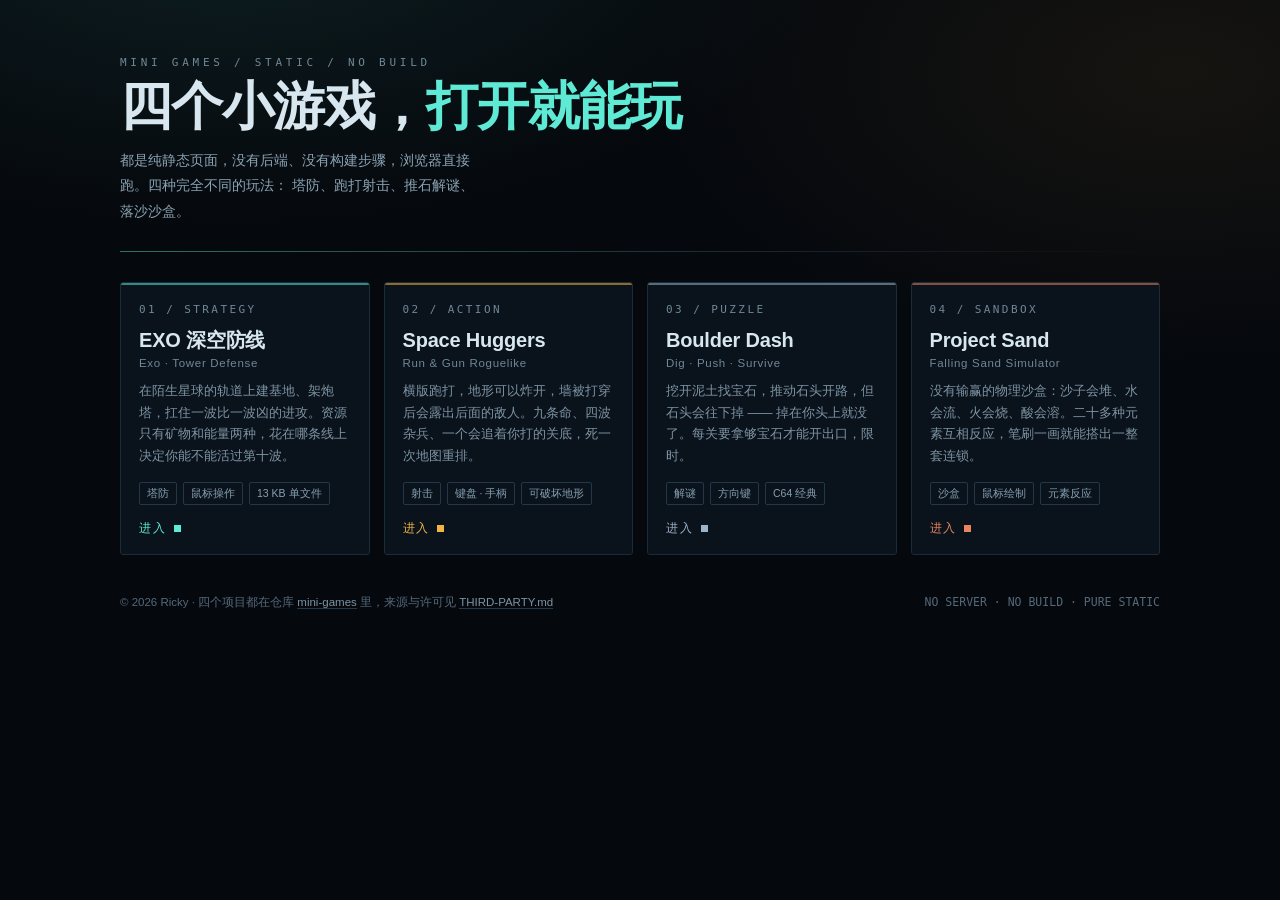
==== index.html @ ae32bcd7 "初始化：四个能直接打开玩的小游戏 - tower-defense：EXO 深空防线（太空塔防，单文件 13KB + 可读源码） - space-huggers：横版跑打，地形可破坏 - boulder" ====
<!DOCTYPE html>
<html lang="zh-CN">
<head>
<meta charset="utf-8">
<meta name="viewport" content="width=device-width, initial-scale=1">
<title>Mini Games · Ricky</title>
<meta name="author" content="Ricky">
<meta name="description" content="四个能直接在浏览器里玩的小游戏：太空塔防、跑打射击、推石解谜、落沙沙盒。">
<style>
  :root {
    --bg: #05080d;
    --panel: #0a121b;
    --line: #1b2c3a;
    --line-hi: #2f6f6a;
    --text: #d8e6ef;
    --dim: #6f8899;
    --accent: #5eead4;
    --accent-2: #f2b544;
  }
  * { box-sizing: border-box; }
  html, body { margin: 0; padding: 0; }
  body {
    min-height: 100vh;
    background:
      radial-gradient(900px 460px at 18% -10%, rgba(94, 234, 212, .10), transparent 70%),
      radial-gradient(760px 420px at 92% 8%, rgba(242, 181, 68, .07), transparent 70%),
      var(--bg);
    color: var(--text);
    font-family: "Sora", -apple-system, "Segoe UI", "PingFang SC", "Microsoft YaHei", sans-serif;
    display: flex;
    flex-direction: column;
    align-items: center;
    padding: 56px 20px 64px;
  }
  .mono { font-family: ui-monospace, "SF Mono", "Cascadia Code", Consolas, monospace; }

  header { width: 100%; max-width: 1040px; }
  .eyebrow {
    font-size: 11px; letter-spacing: .34em; text-transform: uppercase;
    color: var(--dim);
  }
  h1 {
    margin: 10px 0 0;
    font-size: clamp(30px, 6vw, 52px);
    line-height: 1.05;
    letter-spacing: -0.02em;
    font-weight: 700;
  }
  h1 em { font-style: normal; color: var(--accent); }
  .sub {
    margin: 14px 0 0;
    max-width: 46ch;
    font-size: 14px; line-height: 1.85; color: #8ba3b3;
  }
  .rule {
    margin: 26px 0 0; height: 1px; width: 100%;
    background: linear-gradient(90deg, var(--line-hi), var(--line) 55%, transparent);
  }

  main {
    width: 100%; max-width: 1040px;
    margin-top: 30px;
    display: grid; gap: 14px;
    grid-template-columns: repeat(auto-fit, minmax(248px, 1fr));
  }
  a.card {
    position: relative;
    display: flex; flex-direction: column;
    padding: 20px 18px 18px;
    background: var(--panel);
    border: 1px solid var(--line);
    border-radius: 3px;
    text-decoration: none; color: inherit;
    transition: border-color .18s, transform .18s, background .18s;
    overflow: hidden;
  }
  a.card::before {
    content: ""; position: absolute; inset: 0 0 auto; height: 2px;
    background: var(--tone, var(--accent));
    opacity: .55; transition: opacity .18s;
  }
  a.card:hover, a.card:focus-visible {
    border-color: var(--tone, var(--accent));
    background: #0c1620;
    transform: translateY(-2px);
    outline: none;
  }
  a.card:hover::before, a.card:focus-visible::before { opacity: 1; }

  .no { font-size: 11px; letter-spacing: .22em; color: var(--dim); }
  .name {
    margin: 12px 0 0; font-size: 20px; line-height: 1.25; font-weight: 600;
    letter-spacing: -0.01em;
  }
  .name small { display: block; margin-top: 3px; font-size: 11.5px; font-weight: 400; color: var(--dim); letter-spacing: .06em; }
  .desc {
    margin: 10px 0 0; flex: 1;
    font-size: 12.5px; line-height: 1.75; color: #7e94a4;
  }
  .tags { margin: 14px 0 0; display: flex; flex-wrap: wrap; gap: 6px; }
  .tags span {
    font-size: 10.5px; line-height: 1; padding: 5px 7px;
    border: 1px solid #22374a; border-radius: 2px; color: #86a0b2;
  }
  .go {
    margin: 16px 0 0; display: flex; align-items: center; gap: 7px;
    font-size: 11.5px; letter-spacing: .16em; text-transform: uppercase;
    color: var(--tone, var(--accent));
  }
  .go i {
    display: inline-block; width: 7px; height: 7px;
    background: currentColor;
    transition: transform .18s;
  }
  a.card:hover .go i { transform: translateX(4px); }

  footer {
    width: 100%; max-width: 1040px; margin-top: 40px;
    display: flex; flex-wrap: wrap; gap: 14px; align-items: baseline;
    justify-content: space-between;
    font-size: 11.5px; color: #55697a;
  }
  footer a { color: #7e94a4; text-decoration: none; border-bottom: 1px solid #23384a; }
  footer a:hover { color: var(--accent); border-color: var(--accent); }
</style>
</head>
<body>

<header>
  <div class="eyebrow mono">Mini Games / Static / No Build</div>
  <h1>四个小游戏，<em>打开就能玩</em></h1>
  <p class="sub">
    都是纯静态页面，没有后端、没有构建步骤，浏览器直接跑。四种完全不同的玩法：
    塔防、跑打射击、推石解谜、落沙沙盒。
  </p>
  <div class="rule"></div>
</header>

<main>
  <a class="card" href="tower-defense/game.html" style="--tone:#5eead4">
    <div class="no mono">01 / STRATEGY</div>
    <h2 class="name">EXO 深空防线<small>Exo · Tower Defense</small></h2>
    <p class="desc">在陌生星球的轨道上建基地、架炮塔，扛住一波比一波凶的进攻。资源只有矿物和能量两种，花在哪条线上决定你能不能活过第十波。</p>
    <div class="tags"><span>塔防</span><span>鼠标操作</span><span>13 KB 单文件</span></div>
    <div class="go mono">进入 <i></i></div>
  </a>

  <a class="card" href="space-huggers/index.html" style="--tone:#f2b544">
    <div class="no mono">02 / ACTION</div>
    <h2 class="name">Space Huggers<small>Run &amp; Gun Roguelike</small></h2>
    <p class="desc">横版跑打，地形可以炸开，墙被打穿后会露出后面的敌人。九条命、四波杂兵、一个会追着你打的关底，死一次地图重排。</p>
    <div class="tags"><span>射击</span><span>键盘 · 手柄</span><span>可破坏地形</span></div>
    <div class="go mono">进入 <i></i></div>
  </a>

  <a class="card" href="boulder-dash/index.html" style="--tone:#9db4c8">
    <div class="no mono">03 / PUZZLE</div>
    <h2 class="name">Boulder Dash<small>Dig · Push · Survive</small></h2>
    <p class="desc">挖开泥土找宝石，推动石头开路，但石头会往下掉 —— 掉在你头上就没了。每关要拿够宝石才能开出口，限时。</p>
    <div class="tags"><span>解谜</span><span>方向键</span><span>C64 经典</span></div>
    <div class="go mono">进入 <i></i></div>
  </a>

  <a class="card" href="project-sand/index.html" style="--tone:#e8845f">
    <div class="no mono">04 / SANDBOX</div>
    <h2 class="name">Project Sand<small>Falling Sand Simulator</small></h2>
    <p class="desc">没有输赢的物理沙盒：沙子会堆、水会流、火会烧、酸会溶。二十多种元素互相反应，笔刷一画就能搭出一整套连锁。</p>
    <div class="tags"><span>沙盒</span><span>鼠标绘制</span><span>元素反应</span></div>
    <div class="go mono">进入 <i></i></div>
  </a>
</main>

<footer>
  <div>© 2026 Ricky · 四个项目都在仓库 <a href="https://github.com/blue-riband-x/mini-games" target="_blank" rel="noreferrer">mini-games</a> 里，来源与许可见 <a href="THIRD-PARTY.md">THIRD-PARTY.md</a></div>
  <div class="mono">NO SERVER · NO BUILD · PURE STATIC</div>
</footer>

</body>
</html>
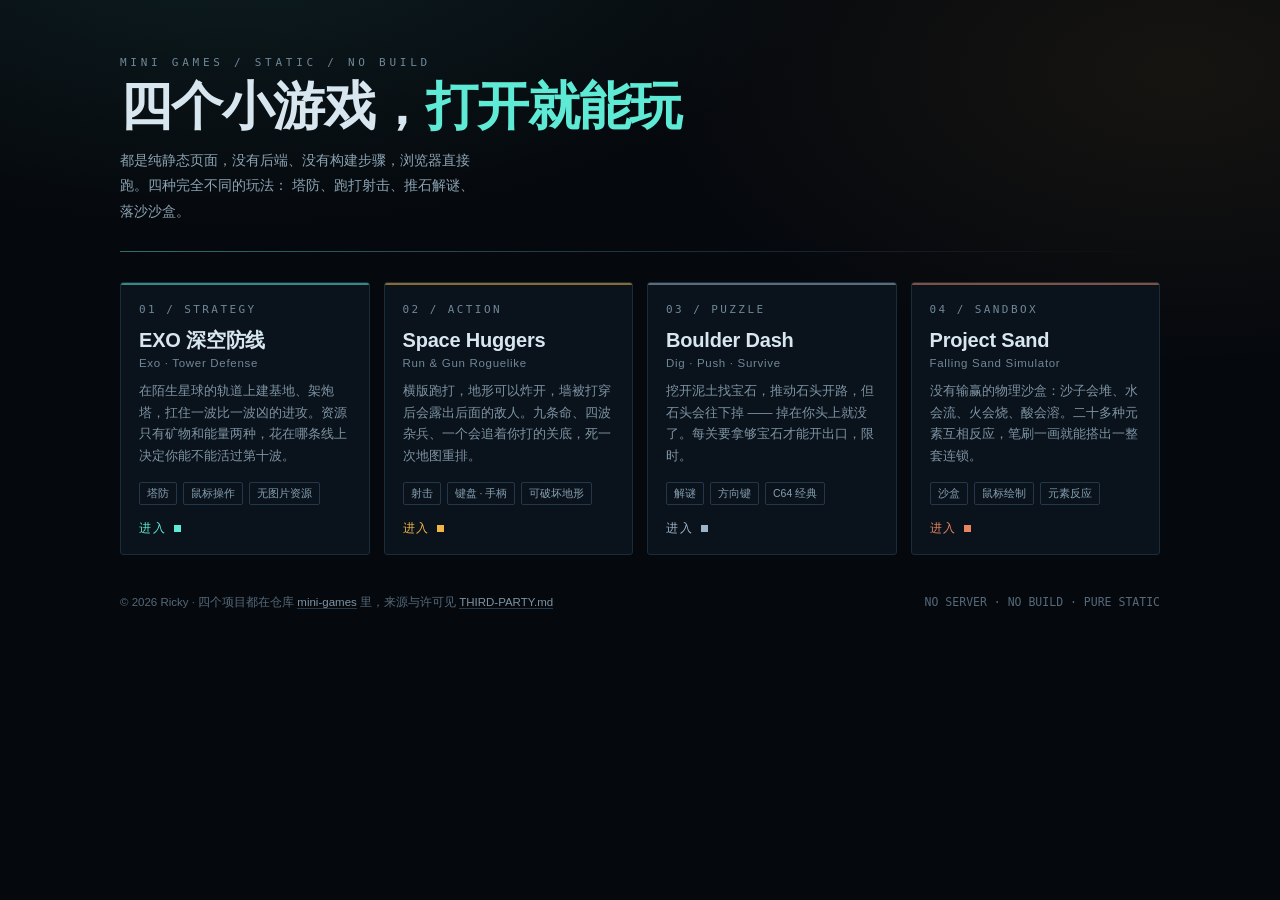
==== commit 227f5b13: "文案：入口页与来源说明同步「源码直出」的实际情况" ====
--- a/index.html
+++ b/index.html
@@ -137,11 +137,11 @@
 </header>
 
 <main>
-  <a class="card" href="tower-defense/game.html" style="--tone:#5eead4">
+  <a class="card" href="tower-defense/" style="--tone:#5eead4">
     <div class="no mono">01 / STRATEGY</div>
     <h2 class="name">EXO 深空防线<small>Exo · Tower Defense</small></h2>
     <p class="desc">在陌生星球的轨道上建基地、架炮塔，扛住一波比一波凶的进攻。资源只有矿物和能量两种，花在哪条线上决定你能不能活过第十波。</p>
-    <div class="tags"><span>塔防</span><span>鼠标操作</span><span>13 KB 单文件</span></div>
+    <div class="tags"><span>塔防</span><span>鼠标操作</span><span>无图片资源</span></div>
     <div class="go mono">进入 <i></i></div>
   </a>
 
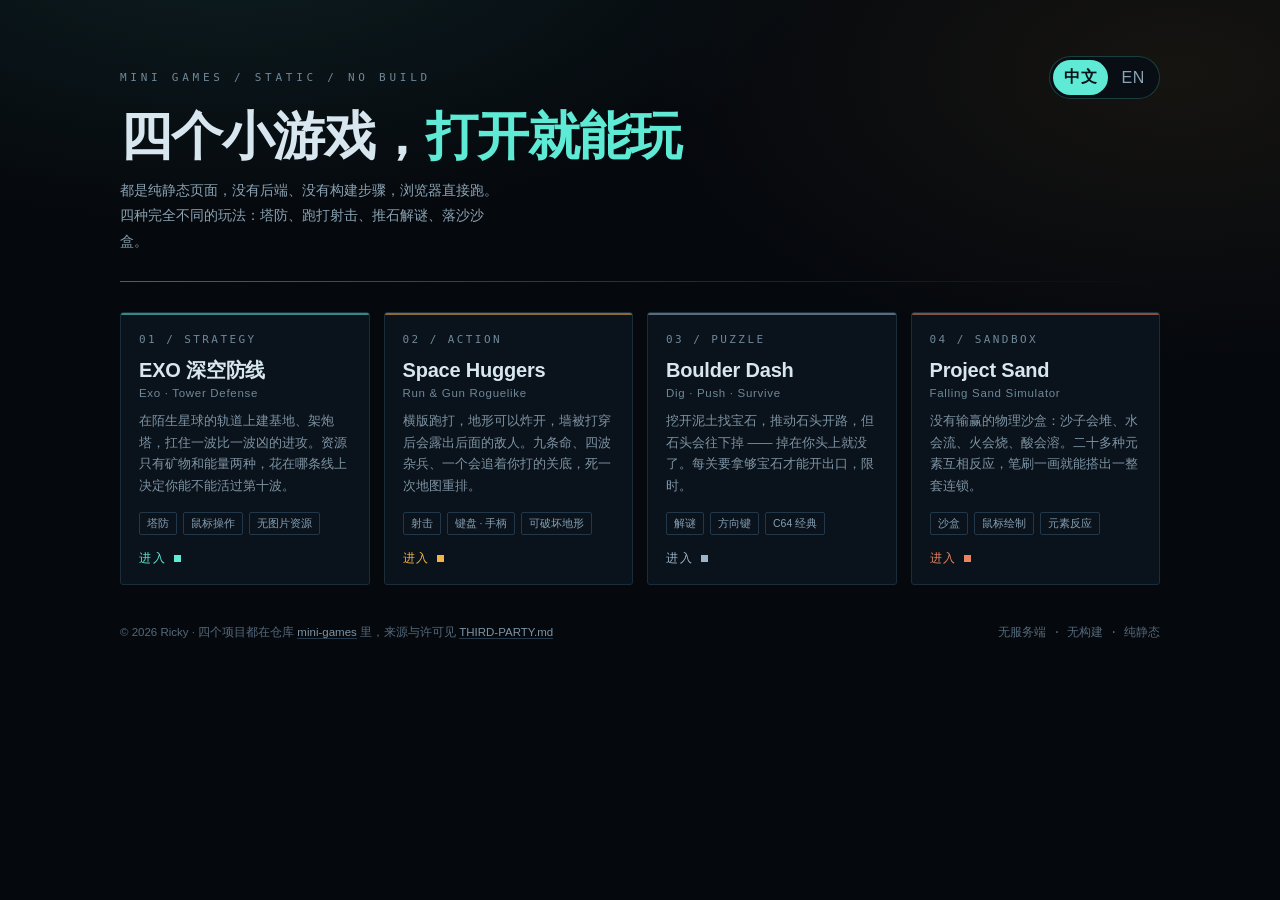
==== commit 623c04b4: "四个游戏接入中英切换与中文操作说明；Project Sand 界面重做，Boulder Dash 改深色流式布局" ====
--- a/index.html
+++ b/index.html
@@ -6,6 +6,8 @@
 <title>Mini Games · Ricky</title>
 <meta name="author" content="Ricky">
 <meta name="description" content="四个能直接在浏览器里玩的小游戏：太空塔防、跑打射击、推石解谜、落沙沙盒。">
+<link rel="icon" href="data:image/svg+xml,%3Csvg xmlns='http://www.w3.org/2000/svg' viewBox='0 0 32 32'%3E%3Crect width='32' height='32' rx='7' fill='%2305080d'/%3E%3Crect x='6' y='6' width='8' height='8' fill='%235eead4'/%3E%3Crect x='18' y='6' width='8' height='8' fill='%23f2b544'/%3E%3Crect x='6' y='18' width='8' height='8' fill='%239db4c8'/%3E%3Crect x='18' y='18' width='8' height='8' fill='%23e8845f'/%3E%3C/svg%3E">
+<link rel="stylesheet" href="shared/mg.css"><script src="shared/mg.js"></script>
 <style>
   :root {
     --bg: #05080d;
@@ -35,6 +37,9 @@
   .mono { font-family: ui-monospace, "SF Mono", "Cascadia Code", Consolas, monospace; }
 
   header { width: 100%; max-width: 1040px; }
+  .topbar {
+    display: flex; align-items: center; justify-content: space-between; gap: 16px;
+  }
   .eyebrow {
     font-size: 11px; letter-spacing: .34em; text-transform: uppercase;
     color: var(--dim);
@@ -49,7 +54,7 @@
   h1 em { font-style: normal; color: var(--accent); }
   .sub {
     margin: 14px 0 0;
-    max-width: 46ch;
+    max-width: 50ch;
     font-size: 14px; line-height: 1.85; color: #8ba3b3;
   }
   .rule {
@@ -122,58 +127,92 @@
   }
   footer a { color: #7e94a4; text-decoration: none; border-bottom: 1px solid #23384a; }
   footer a:hover { color: var(--accent); border-color: var(--accent); }
+
+  @media (max-width: 560px) {
+    body { padding: 40px 16px 48px; }
+    .topbar { flex-direction: column; align-items: flex-start; gap: 12px; }
+  }
 </style>
 </head>
 <body>
 
 <header>
-  <div class="eyebrow mono">Mini Games / Static / No Build</div>
-  <h1>四个小游戏，<em>打开就能玩</em></h1>
-  <p class="sub">
-    都是纯静态页面，没有后端、没有构建步骤，浏览器直接跑。四种完全不同的玩法：
-    塔防、跑打射击、推石解谜、落沙沙盒。
-  </p>
+  <div class="topbar">
+    <div class="eyebrow mono">Mini Games / Static / No Build</div>
+    <div id="mgLangSlot"></div>
+  </div>
+  <h1><span data-t-zh="四个小游戏，" data-t-en="Four small games, "></span><em data-t-zh="打开就能玩" data-t-en="ready to play"></em></h1>
+  <p class="sub" data-t-zh="都是纯静态页面，没有后端、没有构建步骤，浏览器直接跑。四种完全不同的玩法：塔防、跑打射击、推石解谜、落沙沙盒。"
+     data-t-en="Plain static pages — no backend, no build step, straight into the browser. Four completely different genres: tower defense, run &amp; gun, boulder puzzling, falling-sand sandbox."></p>
   <div class="rule"></div>
 </header>
 
 <main>
   <a class="card" href="tower-defense/" style="--tone:#5eead4">
     <div class="no mono">01 / STRATEGY</div>
-    <h2 class="name">EXO 深空防线<small>Exo · Tower Defense</small></h2>
-    <p class="desc">在陌生星球的轨道上建基地、架炮塔，扛住一波比一波凶的进攻。资源只有矿物和能量两种，花在哪条线上决定你能不能活过第十波。</p>
-    <div class="tags"><span>塔防</span><span>鼠标操作</span><span>无图片资源</span></div>
-    <div class="go mono">进入 <i></i></div>
+    <h2 class="name"><span data-t-zh="EXO 深空防线" data-t-en="EXO"></span><small>Exo · Tower Defense</small></h2>
+    <p class="desc" data-t-zh="在陌生星球的轨道上建基地、架炮塔，扛住一波比一波凶的进攻。资源只有矿物和能量两种，花在哪条线上决定你能不能活过第十波。"
+       data-t-en="Build stations and turrets in orbit of an unknown world, and hold out against wave after wave. Only two resources — minerals and energy; where you spend them decides whether you live past wave ten."></p>
+    <div class="tags">
+      <span data-t-zh="塔防" data-t-en="Tower defense"></span>
+      <span data-t-zh="鼠标操作" data-t-en="Mouse"></span>
+      <span data-t-zh="无图片资源" data-t-en="No sprite assets"></span>
+    </div>
+    <div class="go mono"><span data-t-zh="进入" data-t-en="Enter"></span> <i></i></div>
   </a>
 
   <a class="card" href="space-huggers/index.html" style="--tone:#f2b544">
     <div class="no mono">02 / ACTION</div>
     <h2 class="name">Space Huggers<small>Run &amp; Gun Roguelike</small></h2>
-    <p class="desc">横版跑打，地形可以炸开，墙被打穿后会露出后面的敌人。九条命、四波杂兵、一个会追着你打的关底，死一次地图重排。</p>
-    <div class="tags"><span>射击</span><span>键盘 · 手柄</span><span>可破坏地形</span></div>
-    <div class="go mono">进入 <i></i></div>
+    <p class="desc" data-t-zh="横版跑打，地形可以炸开，墙被打穿后会露出后面的敌人。九条命、四波杂兵、一个会追着你打的关底，死一次地图重排。"
+       data-t-en="Side-scrolling run &amp; gun with destructible terrain — blast a wall and whatever hid behind it comes out. Nine lives, four waves of grunts, one boss that hunts you down; die and the map reshuffles."></p>
+    <div class="tags">
+      <span data-t-zh="射击" data-t-en="Shooter"></span>
+      <span data-t-zh="键盘 · 手柄" data-t-en="Keys · Gamepad"></span>
+      <span data-t-zh="可破坏地形" data-t-en="Destructible terrain"></span>
+    </div>
+    <div class="go mono"><span data-t-zh="进入" data-t-en="Enter"></span> <i></i></div>
   </a>
 
   <a class="card" href="boulder-dash/index.html" style="--tone:#9db4c8">
     <div class="no mono">03 / PUZZLE</div>
     <h2 class="name">Boulder Dash<small>Dig · Push · Survive</small></h2>
-    <p class="desc">挖开泥土找宝石，推动石头开路，但石头会往下掉 —— 掉在你头上就没了。每关要拿够宝石才能开出口，限时。</p>
-    <div class="tags"><span>解谜</span><span>方向键</span><span>C64 经典</span></div>
-    <div class="go mono">进入 <i></i></div>
+    <p class="desc" data-t-zh="挖开泥土找宝石，推动石头开路，但石头会往下掉 —— 掉在你头上就没了。每关要拿够宝石才能开出口，限时。"
+       data-t-en="Dig through dirt for diamonds, shove boulders aside — but boulders fall, and one landing on your head is fatal. Every cave needs a minimum diamond count before the exit opens, against the clock."></p>
+    <div class="tags">
+      <span data-t-zh="解谜" data-t-en="Puzzle"></span>
+      <span data-t-zh="方向键" data-t-en="Arrow keys"></span>
+      <span data-t-zh="C64 经典" data-t-en="C64 classic"></span>
+    </div>
+    <div class="go mono"><span data-t-zh="进入" data-t-en="Enter"></span> <i></i></div>
   </a>
 
   <a class="card" href="project-sand/index.html" style="--tone:#e8845f">
     <div class="no mono">04 / SANDBOX</div>
     <h2 class="name">Project Sand<small>Falling Sand Simulator</small></h2>
-    <p class="desc">没有输赢的物理沙盒：沙子会堆、水会流、火会烧、酸会溶。二十多种元素互相反应，笔刷一画就能搭出一整套连锁。</p>
-    <div class="tags"><span>沙盒</span><span>鼠标绘制</span><span>元素反应</span></div>
-    <div class="go mono">进入 <i></i></div>
+    <p class="desc" data-t-zh="没有输赢的物理沙盒：沙子会堆、水会流、火会烧、酸会溶。二十多种元素互相反应，笔刷一画就能搭出一整套连锁。"
+       data-t-en="A sandbox with no win state: sand piles up, water flows, fire burns, acid dissolves. Twenty-plus elements react to one another — one brush stroke can set off a whole chain."></p>
+    <div class="tags">
+      <span data-t-zh="沙盒" data-t-en="Sandbox"></span>
+      <span data-t-zh="鼠标绘制" data-t-en="Mouse drawing"></span>
+      <span data-t-zh="元素反应" data-t-en="Element reactions"></span>
+    </div>
+    <div class="go mono"><span data-t-zh="进入" data-t-en="Enter"></span> <i></i></div>
   </a>
 </main>
 
 <footer>
-  <div>© 2026 Ricky · 四个项目都在仓库 <a href="https://github.com/blue-riband-x/mini-games" target="_blank" rel="noreferrer">mini-games</a> 里，来源与许可见 <a href="THIRD-PARTY.md">THIRD-PARTY.md</a></div>
-  <div class="mono">NO SERVER · NO BUILD · PURE STATIC</div>
+  <div>
+    <span data-t-zh="© 2026 Ricky · 四个项目都在仓库" data-t-en="© 2026 Ricky · All four live in the"></span>
+    <a href="https://github.com/blue-riband-x/mini-games" target="_blank" rel="noreferrer">mini-games</a>
+    <span data-t-zh="里，来源与许可见" data-t-en="repo; sources and licences in"></span>
+    <a href="THIRD-PARTY.md">THIRD-PARTY.md</a>
+  </div>
+  <div class="mono" data-t-zh="无服务端 · 无构建 · 纯静态" data-t-en="NO SERVER · NO BUILD · PURE STATIC"></div>
 </footer>
 
+<script>
+  MG.init({ id: "hub", dock: false, mount: "#mgLangSlot", autoHelp: false });
+</script>
 </body>
 </html>
--- a/shared/mg.css
+++ b/shared/mg.css
@@ -0,0 +1,279 @@
+/* =========================================================================
+   mini-games shared UI: 中 / EN switch + “怎么玩” help panel
+   Used by the hub page and all four games. No dependencies.
+   ========================================================================= */
+
+.mg-dock {
+  position: fixed;
+  right: 14px;
+  bottom: 14px;
+  z-index: 2147483000;
+  display: flex;
+  align-items: center;
+  gap: 8px;
+  font-family: "Sora", -apple-system, "Segoe UI", "PingFang SC", "Microsoft YaHei", sans-serif;
+  font-size: 12px;
+  line-height: 1;
+  -webkit-font-smoothing: antialiased;
+}
+
+.mg-lang {
+  display: inline-flex;
+  padding: 3px;
+  gap: 2px;
+  border-radius: 999px;
+  background: rgba(8, 15, 22, 0.86);
+  border: 1px solid rgba(94, 234, 212, 0.22);
+  box-shadow: 0 8px 22px rgba(0, 0, 0, 0.45);
+  -webkit-backdrop-filter: blur(10px);
+  backdrop-filter: blur(10px);
+}
+
+.mg-lang button {
+  appearance: none;
+  -webkit-appearance: none;
+  border: 0;
+  cursor: pointer;
+  padding: 7px 11px;
+  border-radius: 999px;
+  background: transparent;
+  color: #8ba3b3;
+  font: inherit;
+  letter-spacing: 0.04em;
+  transition: background .16s, color .16s;
+}
+
+.mg-lang button:hover { color: #d8e6ef; background: rgba(94, 234, 212, 0.1); }
+
+.mg-lang button[aria-pressed="true"] {
+  background: #5eead4;
+  color: #04121a;
+  font-weight: 700;
+}
+
+.mg-help-btn {
+  appearance: none;
+  -webkit-appearance: none;
+  cursor: pointer;
+  width: 34px;
+  height: 34px;
+  border-radius: 999px;
+  border: 1px solid rgba(94, 234, 212, 0.35);
+  background: rgba(8, 15, 22, 0.86);
+  color: #5eead4;
+  font: 700 15px/1 ui-monospace, "SF Mono", Consolas, monospace;
+  box-shadow: 0 8px 22px rgba(0, 0, 0, 0.45);
+  -webkit-backdrop-filter: blur(10px);
+  backdrop-filter: blur(10px);
+  transition: background .16s, transform .16s;
+}
+
+.mg-help-btn:hover { background: rgba(94, 234, 212, 0.16); transform: translateY(-1px); }
+.mg-help-btn:active { transform: translateY(0); }
+
+/* Inline variant, used by the hub page header */
+.mg-lang.mg-lang-inline { box-shadow: none; }
+
+/* ---------------------------------------------------------------- modal -- */
+
+.mg-modal {
+  position: fixed;
+  inset: 0;
+  z-index: 2147483001;
+  display: flex;
+  align-items: center;
+  justify-content: center;
+  padding: 18px;
+  background: rgba(3, 7, 12, 0.74);
+  -webkit-backdrop-filter: blur(7px);
+  backdrop-filter: blur(7px);
+  font-family: "Sora", -apple-system, "Segoe UI", "PingFang SC", "Microsoft YaHei", sans-serif;
+  color: #d8e6ef;
+  animation: mg-fade .18s ease-out;
+}
+
+@keyframes mg-fade { from { opacity: 0 } to { opacity: 1 } }
+@keyframes mg-rise { from { opacity: 0; transform: translateY(10px) } to { opacity: 1; transform: none } }
+
+.mg-modal[hidden] { display: none; }
+
+.mg-card {
+  position: relative;
+  display: flex;
+  flex-direction: column;
+  width: 100%;
+  max-width: 580px;
+  max-height: min(84vh, 700px);
+  overflow: hidden;
+  padding: 0;
+  border-radius: 14px;
+  border: 1px solid #223a4c;
+  background:
+    radial-gradient(620px 220px at 12% -12%, rgba(94, 234, 212, 0.12), transparent 70%),
+    #0a121b;
+  box-shadow: 0 30px 70px rgba(0, 0, 0, 0.62);
+  animation: mg-rise .22s ease-out;
+}
+
+/* the only scrolling region: the footer below it never moves */
+.mg-body {
+  flex: 1 1 auto;
+  min-height: 0;
+  overflow-y: auto;
+  padding: 26px 26px 6px;
+  -webkit-overflow-scrolling: touch;
+}
+
+.mg-body::-webkit-scrollbar { width: 8px; }
+.mg-body::-webkit-scrollbar-thumb { background: #1e3346; border-radius: 8px; }
+
+.mg-eyebrow {
+  font: 500 10.5px/1 ui-monospace, "SF Mono", Consolas, monospace;
+  letter-spacing: 0.28em;
+  text-transform: uppercase;
+  color: #5eead4;
+  opacity: 0.8;
+}
+
+.mg-title {
+  margin: 10px 0 0;
+  font-size: 21px;
+  font-weight: 700;
+  letter-spacing: -0.01em;
+}
+
+.mg-lead {
+  margin: 12px 0 0;
+  font-size: 13.5px;
+  line-height: 1.85;
+  color: #9db3c3;
+}
+
+.mg-h3 {
+  margin: 22px 0 10px;
+  font: 600 11px/1 ui-monospace, "SF Mono", Consolas, monospace;
+  letter-spacing: 0.2em;
+  text-transform: uppercase;
+  color: #6f8899;
+  display: flex;
+  align-items: center;
+  gap: 10px;
+}
+
+.mg-h3::after {
+  content: "";
+  flex: 1;
+  height: 1px;
+  background: linear-gradient(90deg, #1e3346, transparent);
+}
+
+.mg-keys {
+  margin: 0;
+  display: grid;
+  grid-template-columns: minmax(96px, auto) 1fr;
+  gap: 8px 14px;
+  align-items: baseline;
+}
+
+.mg-keys dt { margin: 0; }
+.mg-keys dd { margin: 0; font-size: 13px; line-height: 1.7; color: #b7cbd9; }
+
+.mg-kbd {
+  display: inline-block;
+  padding: 3px 7px;
+  border-radius: 5px;
+  border: 1px solid #2b4459;
+  border-bottom-width: 2px;
+  background: #101d29;
+  color: #cfe3ef;
+  font: 500 11.5px/1.35 ui-monospace, "SF Mono", Consolas, monospace;
+  white-space: nowrap;
+}
+
+.mg-p {
+  margin: 0 0 10px;
+  font-size: 13px;
+  line-height: 1.85;
+  color: #b7cbd9;
+}
+
+.mg-p:last-child { margin-bottom: 0; }
+
+.mg-tips {
+  margin: 0;
+  padding: 0;
+  list-style: none;
+  display: grid;
+  gap: 8px;
+}
+
+.mg-tips li {
+  position: relative;
+  padding-left: 16px;
+  font-size: 13px;
+  line-height: 1.75;
+  color: #b7cbd9;
+}
+
+.mg-tips li::before {
+  content: "";
+  position: absolute;
+  left: 2px;
+  top: 9px;
+  width: 5px;
+  height: 5px;
+  background: #f2b544;
+  transform: rotate(45deg);
+  opacity: .85;
+}
+
+.mg-foot {
+  flex: 0 0 auto;
+  margin: 0;
+  padding: 14px 26px 18px;
+  border-top: 1px solid #1a2c3b;
+  background: #0b151f;
+  display: flex;
+  flex-wrap: wrap;
+  align-items: center;
+  gap: 12px;
+  justify-content: space-between;
+}
+
+.mg-back {
+  font-size: 11.5px;
+  letter-spacing: 0.06em;
+  color: #7e94a4;
+  text-decoration: none;
+  border-bottom: 1px solid #23384a;
+}
+
+.mg-back:hover { color: #5eead4; border-color: #5eead4; }
+
+.mg-go {
+  appearance: none;
+  -webkit-appearance: none;
+  cursor: pointer;
+  padding: 10px 20px;
+  border-radius: 7px;
+  border: 1px solid #5eead4;
+  background: #5eead4;
+  color: #04121a;
+  font: 700 12.5px/1 "Sora", -apple-system, "Segoe UI", sans-serif;
+  letter-spacing: 0.04em;
+  transition: filter .16s, transform .16s;
+}
+
+.mg-go:hover { filter: brightness(1.08); transform: translateY(-1px); }
+.mg-go:active { transform: translateY(0); }
+
+@media (max-width: 520px) {
+  .mg-dock { right: 10px; bottom: 10px; gap: 6px; }
+  .mg-lang button { padding: 7px 9px; }
+  .mg-card { border-radius: 12px; }
+  .mg-body { padding: 22px 18px 4px; }
+  .mg-foot { padding: 12px 18px 15px; }
+  .mg-title { font-size: 19px; }
+  .mg-keys { grid-template-columns: 1fr; gap: 6px; }
+  .mg-keys dd { padding-left: 2px; margin-bottom: 6px; }
+}
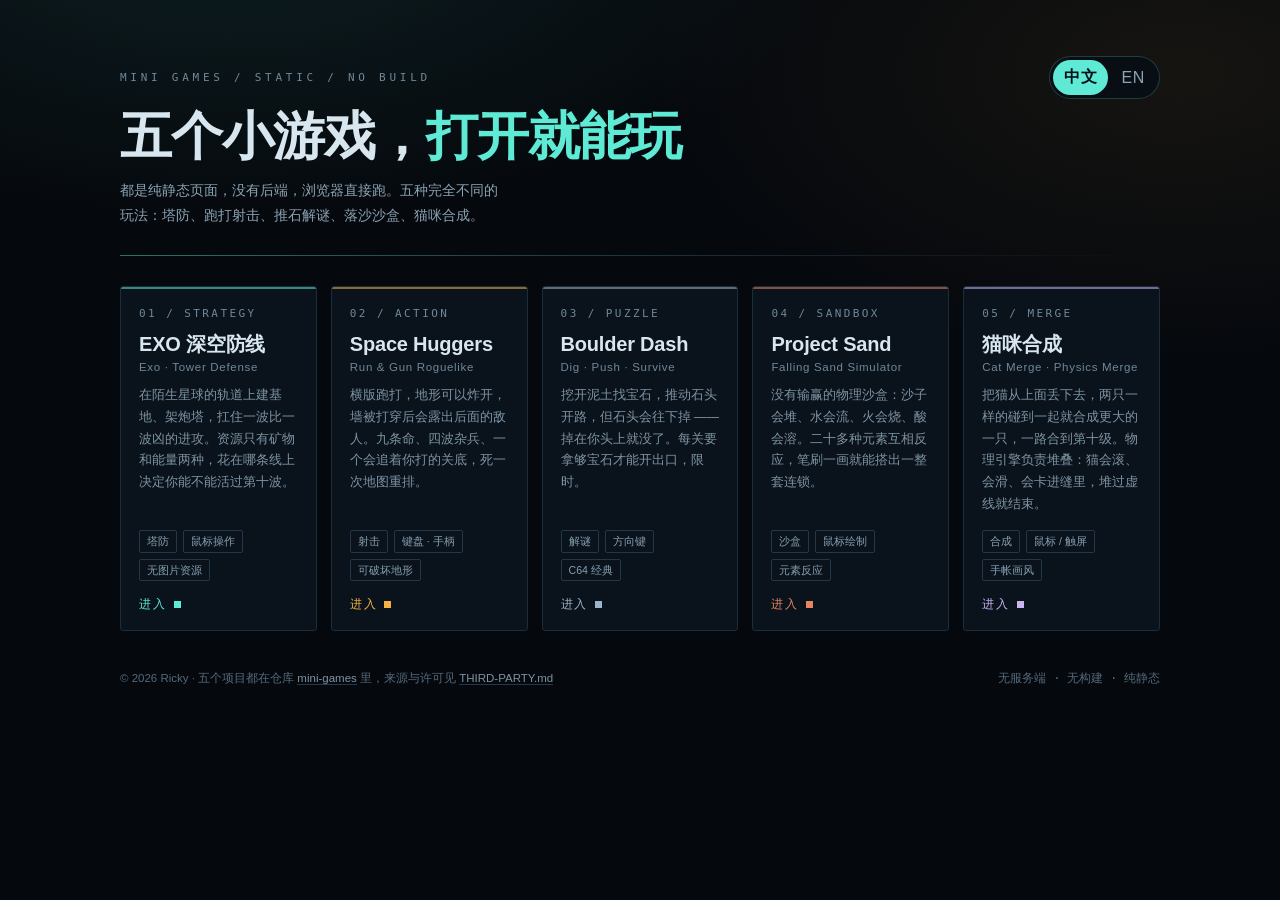
==== commit 3653e0b0: "新增第五个游戏：猫咪合成（Cat Merge），移植自 4urie/Cat-Merge-Game 并做中文化" ====
--- a/index.html
+++ b/index.html
@@ -5,7 +5,7 @@
 <meta name="viewport" content="width=device-width, initial-scale=1">
 <title>Mini Games · Ricky</title>
 <meta name="author" content="Ricky">
-<meta name="description" content="四个能直接在浏览器里玩的小游戏：太空塔防、跑打射击、推石解谜、落沙沙盒。">
+<meta name="description" content="五个能直接在浏览器里玩的小游戏：太空塔防、跑打射击、推石解谜、落沙沙盒、猫咪合成。">
 <link rel="icon" href="data:image/svg+xml,%3Csvg xmlns='http://www.w3.org/2000/svg' viewBox='0 0 32 32'%3E%3Crect width='32' height='32' rx='7' fill='%2305080d'/%3E%3Crect x='6' y='6' width='8' height='8' fill='%235eead4'/%3E%3Crect x='18' y='6' width='8' height='8' fill='%23f2b544'/%3E%3Crect x='6' y='18' width='8' height='8' fill='%239db4c8'/%3E%3Crect x='18' y='18' width='8' height='8' fill='%23e8845f'/%3E%3C/svg%3E">
 <link rel="stylesheet" href="shared/mg.css"><script src="shared/mg.js"></script>
 <style>
@@ -66,7 +66,7 @@
     width: 100%; max-width: 1040px;
     margin-top: 30px;
     display: grid; gap: 14px;
-    grid-template-columns: repeat(auto-fit, minmax(248px, 1fr));
+    grid-template-columns: repeat(auto-fit, minmax(186px, 1fr));
   }
   a.card {
     position: relative;
@@ -141,9 +141,9 @@
     <div class="eyebrow mono">Mini Games / Static / No Build</div>
     <div id="mgLangSlot"></div>
   </div>
-  <h1><span data-t-zh="四个小游戏，" data-t-en="Four small games, "></span><em data-t-zh="打开就能玩" data-t-en="ready to play"></em></h1>
-  <p class="sub" data-t-zh="都是纯静态页面，没有后端、没有构建步骤，浏览器直接跑。四种完全不同的玩法：塔防、跑打射击、推石解谜、落沙沙盒。"
-     data-t-en="Plain static pages — no backend, no build step, straight into the browser. Four completely different genres: tower defense, run &amp; gun, boulder puzzling, falling-sand sandbox."></p>
+  <h1><span data-t-zh="五个小游戏，" data-t-en="Five small games, "></span><em data-t-zh="打开就能玩" data-t-en="ready to play"></em></h1>
+  <p class="sub" data-t-zh="都是纯静态页面，没有后端，浏览器直接跑。五种完全不同的玩法：塔防、跑打射击、推石解谜、落沙沙盒、猫咪合成。"
+     data-t-en="Plain static pages, no backend — straight into the browser. Five completely different genres: tower defense, run &amp; gun, boulder puzzling, falling-sand sandbox, cat merging."></p>
   <div class="rule"></div>
 </header>
 
@@ -199,11 +199,24 @@
     </div>
     <div class="go mono"><span data-t-zh="进入" data-t-en="Enter"></span> <i></i></div>
   </a>
+
+  <a class="card" href="cat-merge/" style="--tone:#c9b3f5">
+    <div class="no mono">05 / MERGE</div>
+    <h2 class="name"><span data-t-zh="猫咪合成" data-t-en="Cat Merge"></span><small>Cat Merge · Physics Merge</small></h2>
+    <p class="desc" data-t-zh="把猫从上面丢下去，两只一样的碰到一起就合成更大的一只，一路合到第十级。物理引擎负责堆叠：猫会滚、会滑、会卡进缝里，堆过虚线就结束。"
+       data-t-en="Drop cats from above; two matching ones merge into a bigger cat, up to tier ten. A physics engine does the stacking — cats roll, slide and wedge into gaps, and the round ends if the pile crosses the line."></p>
+    <div class="tags">
+      <span data-t-zh="合成" data-t-en="Merge"></span>
+      <span data-t-zh="鼠标 / 触屏" data-t-en="Mouse / touch"></span>
+      <span data-t-zh="手帐画风" data-t-en="Notebook art"></span>
+    </div>
+    <div class="go mono"><span data-t-zh="进入" data-t-en="Enter"></span> <i></i></div>
+  </a>
 </main>
 
 <footer>
   <div>
-    <span data-t-zh="© 2026 Ricky · 四个项目都在仓库" data-t-en="© 2026 Ricky · All four live in the"></span>
+    <span data-t-zh="© 2026 Ricky · 五个项目都在仓库" data-t-en="© 2026 Ricky · All five live in the"></span>
     <a href="https://github.com/blue-riband-x/mini-games" target="_blank" rel="noreferrer">mini-games</a>
     <span data-t-zh="里，来源与许可见" data-t-en="repo; sources and licences in"></span>
     <a href="THIRD-PARTY.md">THIRD-PARTY.md</a>
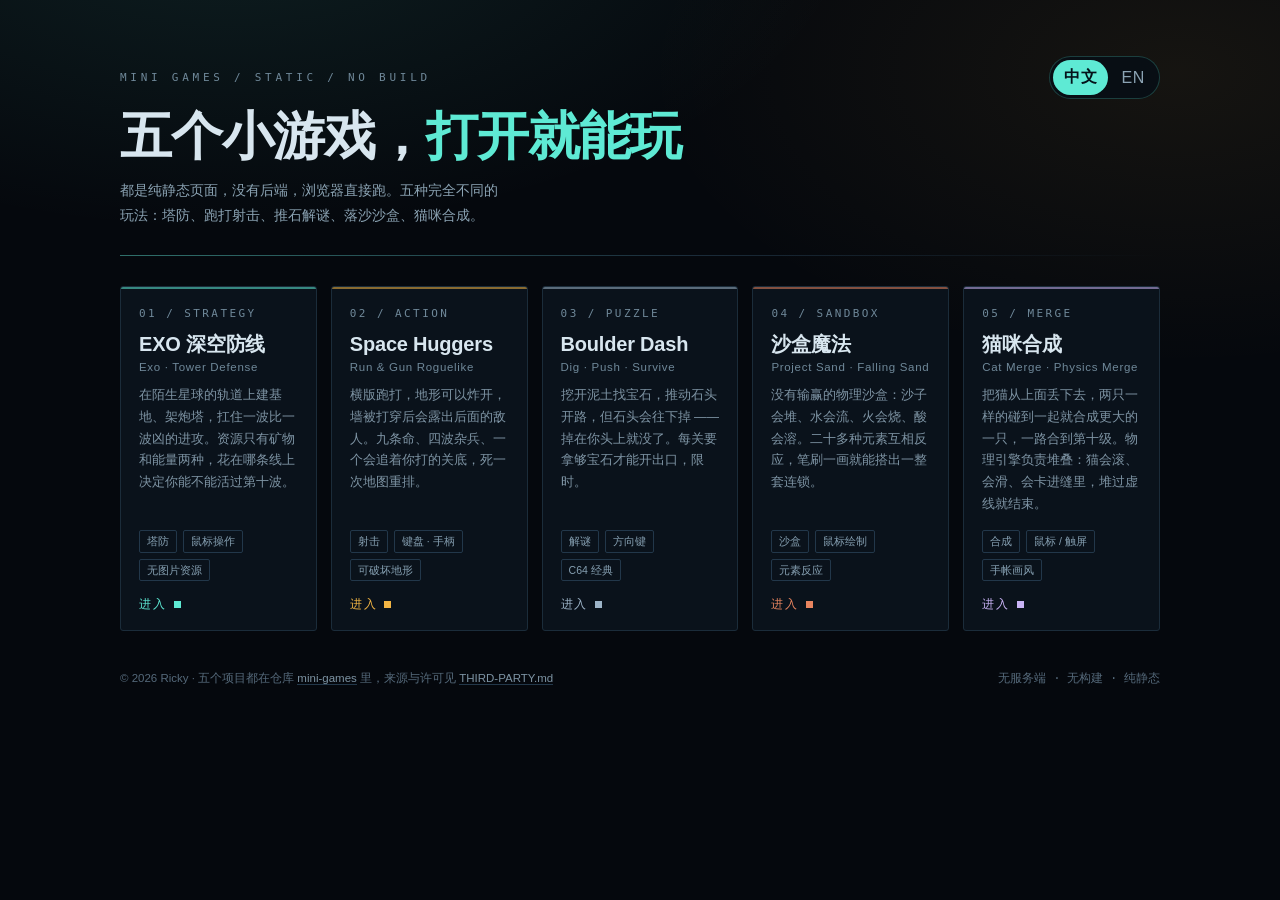
==== commit e9580209: "Project Sand 改名「沙盒魔法」，附英文名 Sandbox Magic" ====
--- a/index.html
+++ b/index.html
@@ -1,231 +1,231 @@
-<!DOCTYPE html>
-<html lang="zh-CN">
-<head>
-<meta charset="utf-8">
-<meta name="viewport" content="width=device-width, initial-scale=1">
-<title>Mini Games · Ricky</title>
-<meta name="author" content="Ricky">
-<meta name="description" content="五个能直接在浏览器里玩的小游戏：太空塔防、跑打射击、推石解谜、落沙沙盒、猫咪合成。">
-<link rel="icon" href="data:image/svg+xml,%3Csvg xmlns='http://www.w3.org/2000/svg' viewBox='0 0 32 32'%3E%3Crect width='32' height='32' rx='7' fill='%2305080d'/%3E%3Crect x='6' y='6' width='8' height='8' fill='%235eead4'/%3E%3Crect x='18' y='6' width='8' height='8' fill='%23f2b544'/%3E%3Crect x='6' y='18' width='8' height='8' fill='%239db4c8'/%3E%3Crect x='18' y='18' width='8' height='8' fill='%23e8845f'/%3E%3C/svg%3E">
-<link rel="stylesheet" href="shared/mg.css"><script src="shared/mg.js"></script>
-<style>
-  :root {
-    --bg: #05080d;
-    --panel: #0a121b;
-    --line: #1b2c3a;
-    --line-hi: #2f6f6a;
-    --text: #d8e6ef;
-    --dim: #6f8899;
-    --accent: #5eead4;
-    --accent-2: #f2b544;
-  }
-  * { box-sizing: border-box; }
-  html, body { margin: 0; padding: 0; }
-  body {
-    min-height: 100vh;
-    background:
-      radial-gradient(900px 460px at 18% -10%, rgba(94, 234, 212, .10), transparent 70%),
-      radial-gradient(760px 420px at 92% 8%, rgba(242, 181, 68, .07), transparent 70%),
-      var(--bg);
-    color: var(--text);
-    font-family: "Sora", -apple-system, "Segoe UI", "PingFang SC", "Microsoft YaHei", sans-serif;
-    display: flex;
-    flex-direction: column;
-    align-items: center;
-    padding: 56px 20px 64px;
-  }
-  .mono { font-family: ui-monospace, "SF Mono", "Cascadia Code", Consolas, monospace; }
-
-  header { width: 100%; max-width: 1040px; }
-  .topbar {
-    display: flex; align-items: center; justify-content: space-between; gap: 16px;
-  }
-  .eyebrow {
-    font-size: 11px; letter-spacing: .34em; text-transform: uppercase;
-    color: var(--dim);
-  }
-  h1 {
-    margin: 10px 0 0;
-    font-size: clamp(30px, 6vw, 52px);
-    line-height: 1.05;
-    letter-spacing: -0.02em;
-    font-weight: 700;
-  }
-  h1 em { font-style: normal; color: var(--accent); }
-  .sub {
-    margin: 14px 0 0;
-    max-width: 50ch;
-    font-size: 14px; line-height: 1.85; color: #8ba3b3;
-  }
-  .rule {
-    margin: 26px 0 0; height: 1px; width: 100%;
-    background: linear-gradient(90deg, var(--line-hi), var(--line) 55%, transparent);
-  }
-
-  main {
-    width: 100%; max-width: 1040px;
-    margin-top: 30px;
-    display: grid; gap: 14px;
-    grid-template-columns: repeat(auto-fit, minmax(186px, 1fr));
-  }
-  a.card {
-    position: relative;
-    display: flex; flex-direction: column;
-    padding: 20px 18px 18px;
-    background: var(--panel);
-    border: 1px solid var(--line);
-    border-radius: 3px;
-    text-decoration: none; color: inherit;
-    transition: border-color .18s, transform .18s, background .18s;
-    overflow: hidden;
-  }
-  a.card::before {
-    content: ""; position: absolute; inset: 0 0 auto; height: 2px;
-    background: var(--tone, var(--accent));
-    opacity: .55; transition: opacity .18s;
-  }
-  a.card:hover, a.card:focus-visible {
-    border-color: var(--tone, var(--accent));
-    background: #0c1620;
-    transform: translateY(-2px);
-    outline: none;
-  }
-  a.card:hover::before, a.card:focus-visible::before { opacity: 1; }
-
-  .no { font-size: 11px; letter-spacing: .22em; color: var(--dim); }
-  .name {
-    margin: 12px 0 0; font-size: 20px; line-height: 1.25; font-weight: 600;
-    letter-spacing: -0.01em;
-  }
-  .name small { display: block; margin-top: 3px; font-size: 11.5px; font-weight: 400; color: var(--dim); letter-spacing: .06em; }
-  .desc {
-    margin: 10px 0 0; flex: 1;
-    font-size: 12.5px; line-height: 1.75; color: #7e94a4;
-  }
-  .tags { margin: 14px 0 0; display: flex; flex-wrap: wrap; gap: 6px; }
-  .tags span {
-    font-size: 10.5px; line-height: 1; padding: 5px 7px;
-    border: 1px solid #22374a; border-radius: 2px; color: #86a0b2;
-  }
-  .go {
-    margin: 16px 0 0; display: flex; align-items: center; gap: 7px;
-    font-size: 11.5px; letter-spacing: .16em; text-transform: uppercase;
-    color: var(--tone, var(--accent));
-  }
-  .go i {
-    display: inline-block; width: 7px; height: 7px;
-    background: currentColor;
-    transition: transform .18s;
-  }
-  a.card:hover .go i { transform: translateX(4px); }
-
-  footer {
-    width: 100%; max-width: 1040px; margin-top: 40px;
-    display: flex; flex-wrap: wrap; gap: 14px; align-items: baseline;
-    justify-content: space-between;
-    font-size: 11.5px; color: #55697a;
-  }
-  footer a { color: #7e94a4; text-decoration: none; border-bottom: 1px solid #23384a; }
-  footer a:hover { color: var(--accent); border-color: var(--accent); }
-
-  @media (max-width: 560px) {
-    body { padding: 40px 16px 48px; }
-    .topbar { flex-direction: column; align-items: flex-start; gap: 12px; }
-  }
-</style>
-</head>
-<body>
-
-<header>
-  <div class="topbar">
-    <div class="eyebrow mono">Mini Games / Static / No Build</div>
-    <div id="mgLangSlot"></div>
-  </div>
-  <h1><span data-t-zh="五个小游戏，" data-t-en="Five small games, "></span><em data-t-zh="打开就能玩" data-t-en="ready to play"></em></h1>
-  <p class="sub" data-t-zh="都是纯静态页面，没有后端，浏览器直接跑。五种完全不同的玩法：塔防、跑打射击、推石解谜、落沙沙盒、猫咪合成。"
-     data-t-en="Plain static pages, no backend — straight into the browser. Five completely different genres: tower defense, run &amp; gun, boulder puzzling, falling-sand sandbox, cat merging."></p>
-  <div class="rule"></div>
-</header>
-
-<main>
-  <a class="card" href="tower-defense/" style="--tone:#5eead4">
-    <div class="no mono">01 / STRATEGY</div>
-    <h2 class="name"><span data-t-zh="EXO 深空防线" data-t-en="EXO"></span><small>Exo · Tower Defense</small></h2>
-    <p class="desc" data-t-zh="在陌生星球的轨道上建基地、架炮塔，扛住一波比一波凶的进攻。资源只有矿物和能量两种，花在哪条线上决定你能不能活过第十波。"
-       data-t-en="Build stations and turrets in orbit of an unknown world, and hold out against wave after wave. Only two resources — minerals and energy; where you spend them decides whether you live past wave ten."></p>
-    <div class="tags">
-      <span data-t-zh="塔防" data-t-en="Tower defense"></span>
-      <span data-t-zh="鼠标操作" data-t-en="Mouse"></span>
-      <span data-t-zh="无图片资源" data-t-en="No sprite assets"></span>
-    </div>
-    <div class="go mono"><span data-t-zh="进入" data-t-en="Enter"></span> <i></i></div>
-  </a>
-
-  <a class="card" href="space-huggers/index.html" style="--tone:#f2b544">
-    <div class="no mono">02 / ACTION</div>
-    <h2 class="name">Space Huggers<small>Run &amp; Gun Roguelike</small></h2>
-    <p class="desc" data-t-zh="横版跑打，地形可以炸开，墙被打穿后会露出后面的敌人。九条命、四波杂兵、一个会追着你打的关底，死一次地图重排。"
-       data-t-en="Side-scrolling run &amp; gun with destructible terrain — blast a wall and whatever hid behind it comes out. Nine lives, four waves of grunts, one boss that hunts you down; die and the map reshuffles."></p>
-    <div class="tags">
-      <span data-t-zh="射击" data-t-en="Shooter"></span>
-      <span data-t-zh="键盘 · 手柄" data-t-en="Keys · Gamepad"></span>
-      <span data-t-zh="可破坏地形" data-t-en="Destructible terrain"></span>
-    </div>
-    <div class="go mono"><span data-t-zh="进入" data-t-en="Enter"></span> <i></i></div>
-  </a>
-
-  <a class="card" href="boulder-dash/index.html" style="--tone:#9db4c8">
-    <div class="no mono">03 / PUZZLE</div>
-    <h2 class="name">Boulder Dash<small>Dig · Push · Survive</small></h2>
-    <p class="desc" data-t-zh="挖开泥土找宝石，推动石头开路，但石头会往下掉 —— 掉在你头上就没了。每关要拿够宝石才能开出口，限时。"
-       data-t-en="Dig through dirt for diamonds, shove boulders aside — but boulders fall, and one landing on your head is fatal. Every cave needs a minimum diamond count before the exit opens, against the clock."></p>
-    <div class="tags">
-      <span data-t-zh="解谜" data-t-en="Puzzle"></span>
-      <span data-t-zh="方向键" data-t-en="Arrow keys"></span>
-      <span data-t-zh="C64 经典" data-t-en="C64 classic"></span>
-    </div>
-    <div class="go mono"><span data-t-zh="进入" data-t-en="Enter"></span> <i></i></div>
-  </a>
-
-  <a class="card" href="project-sand/index.html" style="--tone:#e8845f">
-    <div class="no mono">04 / SANDBOX</div>
-    <h2 class="name">Project Sand<small>Falling Sand Simulator</small></h2>
-    <p class="desc" data-t-zh="没有输赢的物理沙盒：沙子会堆、水会流、火会烧、酸会溶。二十多种元素互相反应，笔刷一画就能搭出一整套连锁。"
-       data-t-en="A sandbox with no win state: sand piles up, water flows, fire burns, acid dissolves. Twenty-plus elements react to one another — one brush stroke can set off a whole chain."></p>
-    <div class="tags">
-      <span data-t-zh="沙盒" data-t-en="Sandbox"></span>
-      <span data-t-zh="鼠标绘制" data-t-en="Mouse drawing"></span>
-      <span data-t-zh="元素反应" data-t-en="Element reactions"></span>
-    </div>
-    <div class="go mono"><span data-t-zh="进入" data-t-en="Enter"></span> <i></i></div>
-  </a>
-
-  <a class="card" href="cat-merge/" style="--tone:#c9b3f5">
-    <div class="no mono">05 / MERGE</div>
-    <h2 class="name"><span data-t-zh="猫咪合成" data-t-en="Cat Merge"></span><small>Cat Merge · Physics Merge</small></h2>
-    <p class="desc" data-t-zh="把猫从上面丢下去，两只一样的碰到一起就合成更大的一只，一路合到第十级。物理引擎负责堆叠：猫会滚、会滑、会卡进缝里，堆过虚线就结束。"
-       data-t-en="Drop cats from above; two matching ones merge into a bigger cat, up to tier ten. A physics engine does the stacking — cats roll, slide and wedge into gaps, and the round ends if the pile crosses the line."></p>
-    <div class="tags">
-      <span data-t-zh="合成" data-t-en="Merge"></span>
-      <span data-t-zh="鼠标 / 触屏" data-t-en="Mouse / touch"></span>
-      <span data-t-zh="手帐画风" data-t-en="Notebook art"></span>
-    </div>
-    <div class="go mono"><span data-t-zh="进入" data-t-en="Enter"></span> <i></i></div>
-  </a>
-</main>
-
-<footer>
-  <div>
-    <span data-t-zh="© 2026 Ricky · 五个项目都在仓库" data-t-en="© 2026 Ricky · All five live in the"></span>
-    <a href="https://github.com/blue-riband-x/mini-games" target="_blank" rel="noreferrer">mini-games</a>
-    <span data-t-zh="里，来源与许可见" data-t-en="repo; sources and licences in"></span>
-    <a href="THIRD-PARTY.md">THIRD-PARTY.md</a>
-  </div>
-  <div class="mono" data-t-zh="无服务端 · 无构建 · 纯静态" data-t-en="NO SERVER · NO BUILD · PURE STATIC"></div>
-</footer>
-
-<script>
-  MG.init({ id: "hub", dock: false, mount: "#mgLangSlot", autoHelp: false });
-</script>
-</body>
-</html>
+<!DOCTYPE html>
+<html lang="zh-CN">
+<head>
+<meta charset="utf-8">
+<meta name="viewport" content="width=device-width, initial-scale=1">
+<title>Mini Games · Ricky</title>
+<meta name="author" content="Ricky">
+<meta name="description" content="五个能直接在浏览器里玩的小游戏：太空塔防、跑打射击、推石解谜、落沙沙盒、猫咪合成。">
+<link rel="icon" href="data:image/svg+xml,%3Csvg xmlns='http://www.w3.org/2000/svg' viewBox='0 0 32 32'%3E%3Crect width='32' height='32' rx='7' fill='%2305080d'/%3E%3Crect x='6' y='6' width='8' height='8' fill='%235eead4'/%3E%3Crect x='18' y='6' width='8' height='8' fill='%23f2b544'/%3E%3Crect x='6' y='18' width='8' height='8' fill='%239db4c8'/%3E%3Crect x='18' y='18' width='8' height='8' fill='%23e8845f'/%3E%3C/svg%3E">
+<link rel="stylesheet" href="shared/mg.css"><script src="shared/mg.js"></script>
+<style>
+  :root {
+    --bg: #05080d;
+    --panel: #0a121b;
+    --line: #1b2c3a;
+    --line-hi: #2f6f6a;
+    --text: #d8e6ef;
+    --dim: #6f8899;
+    --accent: #5eead4;
+    --accent-2: #f2b544;
+  }
+  * { box-sizing: border-box; }
+  html, body { margin: 0; padding: 0; }
+  body {
+    min-height: 100vh;
+    background:
+      radial-gradient(900px 460px at 18% -10%, rgba(94, 234, 212, .10), transparent 70%),
+      radial-gradient(760px 420px at 92% 8%, rgba(242, 181, 68, .07), transparent 70%),
+      var(--bg);
+    color: var(--text);
+    font-family: "Sora", -apple-system, "Segoe UI", "PingFang SC", "Microsoft YaHei", sans-serif;
+    display: flex;
+    flex-direction: column;
+    align-items: center;
+    padding: 56px 20px 64px;
+  }
+  .mono { font-family: ui-monospace, "SF Mono", "Cascadia Code", Consolas, monospace; }
+
+  header { width: 100%; max-width: 1040px; }
+  .topbar {
+    display: flex; align-items: center; justify-content: space-between; gap: 16px;
+  }
+  .eyebrow {
+    font-size: 11px; letter-spacing: .34em; text-transform: uppercase;
+    color: var(--dim);
+  }
+  h1 {
+    margin: 10px 0 0;
+    font-size: clamp(30px, 6vw, 52px);
+    line-height: 1.05;
+    letter-spacing: -0.02em;
+    font-weight: 700;
+  }
+  h1 em { font-style: normal; color: var(--accent); }
+  .sub {
+    margin: 14px 0 0;
+    max-width: 50ch;
+    font-size: 14px; line-height: 1.85; color: #8ba3b3;
+  }
+  .rule {
+    margin: 26px 0 0; height: 1px; width: 100%;
+    background: linear-gradient(90deg, var(--line-hi), var(--line) 55%, transparent);
+  }
+
+  main {
+    width: 100%; max-width: 1040px;
+    margin-top: 30px;
+    display: grid; gap: 14px;
+    grid-template-columns: repeat(auto-fit, minmax(186px, 1fr));
+  }
+  a.card {
+    position: relative;
+    display: flex; flex-direction: column;
+    padding: 20px 18px 18px;
+    background: var(--panel);
+    border: 1px solid var(--line);
+    border-radius: 3px;
+    text-decoration: none; color: inherit;
+    transition: border-color .18s, transform .18s, background .18s;
+    overflow: hidden;
+  }
+  a.card::before {
+    content: ""; position: absolute; inset: 0 0 auto; height: 2px;
+    background: var(--tone, var(--accent));
+    opacity: .55; transition: opacity .18s;
+  }
+  a.card:hover, a.card:focus-visible {
+    border-color: var(--tone, var(--accent));
+    background: #0c1620;
+    transform: translateY(-2px);
+    outline: none;
+  }
+  a.card:hover::before, a.card:focus-visible::before { opacity: 1; }
+
+  .no { font-size: 11px; letter-spacing: .22em; color: var(--dim); }
+  .name {
+    margin: 12px 0 0; font-size: 20px; line-height: 1.25; font-weight: 600;
+    letter-spacing: -0.01em;
+  }
+  .name small { display: block; margin-top: 3px; font-size: 11.5px; font-weight: 400; color: var(--dim); letter-spacing: .06em; }
+  .desc {
+    margin: 10px 0 0; flex: 1;
+    font-size: 12.5px; line-height: 1.75; color: #7e94a4;
+  }
+  .tags { margin: 14px 0 0; display: flex; flex-wrap: wrap; gap: 6px; }
+  .tags span {
+    font-size: 10.5px; line-height: 1; padding: 5px 7px;
+    border: 1px solid #22374a; border-radius: 2px; color: #86a0b2;
+  }
+  .go {
+    margin: 16px 0 0; display: flex; align-items: center; gap: 7px;
+    font-size: 11.5px; letter-spacing: .16em; text-transform: uppercase;
+    color: var(--tone, var(--accent));
+  }
+  .go i {
+    display: inline-block; width: 7px; height: 7px;
+    background: currentColor;
+    transition: transform .18s;
+  }
+  a.card:hover .go i { transform: translateX(4px); }
+
+  footer {
+    width: 100%; max-width: 1040px; margin-top: 40px;
+    display: flex; flex-wrap: wrap; gap: 14px; align-items: baseline;
+    justify-content: space-between;
+    font-size: 11.5px; color: #55697a;
+  }
+  footer a { color: #7e94a4; text-decoration: none; border-bottom: 1px solid #23384a; }
+  footer a:hover { color: var(--accent); border-color: var(--accent); }
+
+  @media (max-width: 560px) {
+    body { padding: 40px 16px 48px; }
+    .topbar { flex-direction: column; align-items: flex-start; gap: 12px; }
+  }
+</style>
+</head>
+<body>
+
+<header>
+  <div class="topbar">
+    <div class="eyebrow mono">Mini Games / Static / No Build</div>
+    <div id="mgLangSlot"></div>
+  </div>
+  <h1><span data-t-zh="五个小游戏，" data-t-en="Five small games, "></span><em data-t-zh="打开就能玩" data-t-en="ready to play"></em></h1>
+  <p class="sub" data-t-zh="都是纯静态页面，没有后端，浏览器直接跑。五种完全不同的玩法：塔防、跑打射击、推石解谜、落沙沙盒、猫咪合成。"
+     data-t-en="Plain static pages, no backend — straight into the browser. Five completely different genres: tower defense, run &amp; gun, boulder puzzling, falling-sand sandbox, cat merging."></p>
+  <div class="rule"></div>
+</header>
+
+<main>
+  <a class="card" href="tower-defense/" style="--tone:#5eead4">
+    <div class="no mono">01 / STRATEGY</div>
+    <h2 class="name"><span data-t-zh="EXO 深空防线" data-t-en="EXO"></span><small>Exo · Tower Defense</small></h2>
+    <p class="desc" data-t-zh="在陌生星球的轨道上建基地、架炮塔，扛住一波比一波凶的进攻。资源只有矿物和能量两种，花在哪条线上决定你能不能活过第十波。"
+       data-t-en="Build stations and turrets in orbit of an unknown world, and hold out against wave after wave. Only two resources — minerals and energy; where you spend them decides whether you live past wave ten."></p>
+    <div class="tags">
+      <span data-t-zh="塔防" data-t-en="Tower defense"></span>
+      <span data-t-zh="鼠标操作" data-t-en="Mouse"></span>
+      <span data-t-zh="无图片资源" data-t-en="No sprite assets"></span>
+    </div>
+    <div class="go mono"><span data-t-zh="进入" data-t-en="Enter"></span> <i></i></div>
+  </a>
+
+  <a class="card" href="space-huggers/index.html" style="--tone:#f2b544">
+    <div class="no mono">02 / ACTION</div>
+    <h2 class="name">Space Huggers<small>Run &amp; Gun Roguelike</small></h2>
+    <p class="desc" data-t-zh="横版跑打，地形可以炸开，墙被打穿后会露出后面的敌人。九条命、四波杂兵、一个会追着你打的关底，死一次地图重排。"
+       data-t-en="Side-scrolling run &amp; gun with destructible terrain — blast a wall and whatever hid behind it comes out. Nine lives, four waves of grunts, one boss that hunts you down; die and the map reshuffles."></p>
+    <div class="tags">
+      <span data-t-zh="射击" data-t-en="Shooter"></span>
+      <span data-t-zh="键盘 · 手柄" data-t-en="Keys · Gamepad"></span>
+      <span data-t-zh="可破坏地形" data-t-en="Destructible terrain"></span>
+    </div>
+    <div class="go mono"><span data-t-zh="进入" data-t-en="Enter"></span> <i></i></div>
+  </a>
+
+  <a class="card" href="boulder-dash/index.html" style="--tone:#9db4c8">
+    <div class="no mono">03 / PUZZLE</div>
+    <h2 class="name">Boulder Dash<small>Dig · Push · Survive</small></h2>
+    <p class="desc" data-t-zh="挖开泥土找宝石，推动石头开路，但石头会往下掉 —— 掉在你头上就没了。每关要拿够宝石才能开出口，限时。"
+       data-t-en="Dig through dirt for diamonds, shove boulders aside — but boulders fall, and one landing on your head is fatal. Every cave needs a minimum diamond count before the exit opens, against the clock."></p>
+    <div class="tags">
+      <span data-t-zh="解谜" data-t-en="Puzzle"></span>
+      <span data-t-zh="方向键" data-t-en="Arrow keys"></span>
+      <span data-t-zh="C64 经典" data-t-en="C64 classic"></span>
+    </div>
+    <div class="go mono"><span data-t-zh="进入" data-t-en="Enter"></span> <i></i></div>
+  </a>
+
+  <a class="card" href="project-sand/index.html" style="--tone:#e8845f">
+    <div class="no mono">04 / SANDBOX</div>
+    <h2 class="name"><span data-t-zh="沙盒魔法" data-t-en="Sandbox Magic"></span><small>Project Sand · Falling Sand</small></h2>
+    <p class="desc" data-t-zh="没有输赢的物理沙盒：沙子会堆、水会流、火会烧、酸会溶。二十多种元素互相反应，笔刷一画就能搭出一整套连锁。"
+       data-t-en="A sandbox with no win state: sand piles up, water flows, fire burns, acid dissolves. Twenty-plus elements react to one another — one brush stroke can set off a whole chain."></p>
+    <div class="tags">
+      <span data-t-zh="沙盒" data-t-en="Sandbox"></span>
+      <span data-t-zh="鼠标绘制" data-t-en="Mouse drawing"></span>
+      <span data-t-zh="元素反应" data-t-en="Element reactions"></span>
+    </div>
+    <div class="go mono"><span data-t-zh="进入" data-t-en="Enter"></span> <i></i></div>
+  </a>
+
+  <a class="card" href="cat-merge/" style="--tone:#c9b3f5">
+    <div class="no mono">05 / MERGE</div>
+    <h2 class="name"><span data-t-zh="猫咪合成" data-t-en="Cat Merge"></span><small>Cat Merge · Physics Merge</small></h2>
+    <p class="desc" data-t-zh="把猫从上面丢下去，两只一样的碰到一起就合成更大的一只，一路合到第十级。物理引擎负责堆叠：猫会滚、会滑、会卡进缝里，堆过虚线就结束。"
+       data-t-en="Drop cats from above; two matching ones merge into a bigger cat, up to tier ten. A physics engine does the stacking — cats roll, slide and wedge into gaps, and the round ends if the pile crosses the line."></p>
+    <div class="tags">
+      <span data-t-zh="合成" data-t-en="Merge"></span>
+      <span data-t-zh="鼠标 / 触屏" data-t-en="Mouse / touch"></span>
+      <span data-t-zh="手帐画风" data-t-en="Notebook art"></span>
+    </div>
+    <div class="go mono"><span data-t-zh="进入" data-t-en="Enter"></span> <i></i></div>
+  </a>
+</main>
+
+<footer>
+  <div>
+    <span data-t-zh="© 2026 Ricky · 五个项目都在仓库" data-t-en="© 2026 Ricky · All five live in the"></span>
+    <a href="https://github.com/blue-riband-x/mini-games" target="_blank" rel="noreferrer">mini-games</a>
+    <span data-t-zh="里，来源与许可见" data-t-en="repo; sources and licences in"></span>
+    <a href="THIRD-PARTY.md">THIRD-PARTY.md</a>
+  </div>
+  <div class="mono" data-t-zh="无服务端 · 无构建 · 纯静态" data-t-en="NO SERVER · NO BUILD · PURE STATIC"></div>
+</footer>
+
+<script>
+  MG.init({ id: "hub", dock: false, mount: "#mgLangSlot", autoHelp: false });
+</script>
+</body>
+</html>
